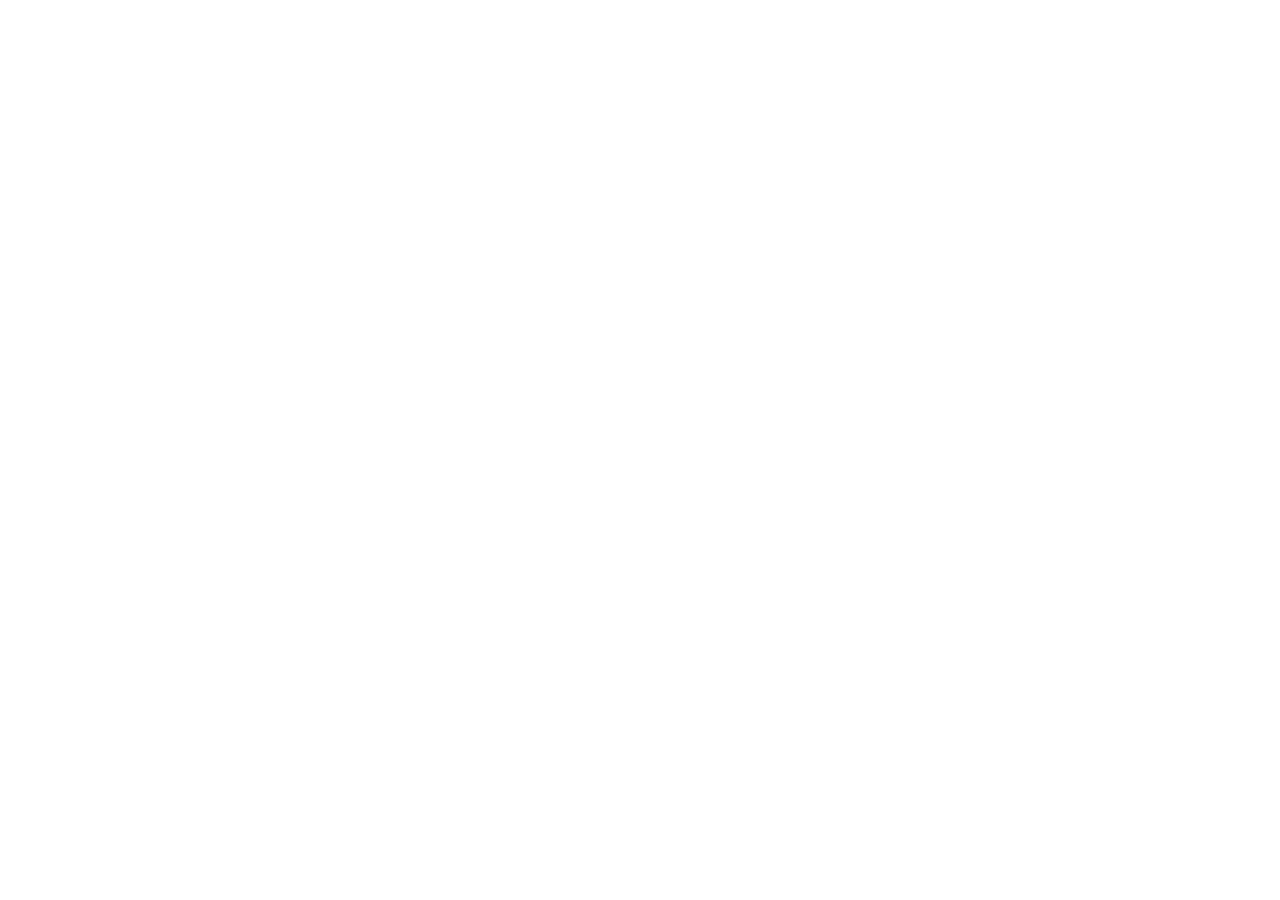
==== src/main/resources/static/index.html @ d8ec7530 "updated web project" ====
<!doctype html>
<html lang="en" data-beasties-container>
<head>
  <meta charset="utf-8">
  <title>BrisvegastectWebProject</title>
  <base href="/">
  <meta name="viewport" content="width=device-width, initial-scale=1">
  <link rel="icon" type="image/x-icon" href="bris_tech_rect.png">
<style>@layer properties;@layer theme,base,components,utilities;@layer theme{:root{--font-sans:ui-sans-serif, system-ui, sans-serif, "Apple Color Emoji", "Segoe UI Emoji", "Segoe UI Symbol", "Noto Color Emoji";--font-mono:ui-monospace, SFMono-Regular, Menlo, Monaco, Consolas, "Liberation Mono", "Courier New", monospace;--default-font-family:var(--font-sans);--default-mono-font-family:var(--font-mono)}}@layer base{*,:after,:before{box-sizing:border-box;margin:0;padding:0;border:0 solid}html{line-height:1.5;-webkit-text-size-adjust:100%;tab-size:4;font-family:var(--default-font-family, ui-sans-serif, system-ui, sans-serif, "Apple Color Emoji", "Segoe UI Emoji", "Segoe UI Symbol", "Noto Color Emoji");font-feature-settings:var(--default-font-feature-settings, normal);font-variation-settings:var(--default-font-variation-settings, normal);-webkit-tap-highlight-color:transparent}}@layer utilities{}*,*:before,*:after{box-sizing:border-box;margin:0;padding:0}:root{--navy:#1A1A2E;--orange:#E05A1A;--orange-lt:#FF8C4A;--orange-pale:#FFF0E8;--orange-mid:#F4B896;--orange-dark:#A03A08;--dark-bg:#0F0F1A;--muted-blue:#8B8BAA;--text-primary:#111111;--text-secondary:#555555;--text-muted:#888888;--surface:#ffffff;--surface-alt:#F8F7F4;--border:rgba(0,0,0,.08);--border-strong:rgba(0,0,0,.15);--radius-sm:6px;--radius:8px;--radius-lg:12px}html,body{height:100%}body{font-family:-apple-system,BlinkMacSystemFont,Segoe UI,Roboto,Helvetica,Arial,sans-serif;font-size:16px;line-height:1.6;color:var(--text-primary);background:var(--surface)}@property --tw-rotate-x{syntax:"*";inherits:false;}@property --tw-rotate-y{syntax:"*";inherits:false;}@property --tw-rotate-z{syntax:"*";inherits:false;}@property --tw-skew-x{syntax:"*";inherits:false;}@property --tw-skew-y{syntax:"*";inherits:false;}@layer properties{@supports ((-webkit-hyphens: none) and (not (margin-trim: inline))) or ((-moz-orient: inline) and (not (color:rgb(from red r g b)))){*,:before,:after{--tw-rotate-x:initial;--tw-rotate-y:initial;--tw-rotate-z:initial;--tw-skew-x:initial;--tw-skew-y:initial}}}</style><link rel="stylesheet" href="styles-5XUPX2TG.css" media="print" onload="this.media='all'"><noscript><link rel="stylesheet" href="styles-5XUPX2TG.css"></noscript></head>
<body>
  <app-root></app-root>
<script src="main-EI4JEPS7.js" type="module"></script></body>
</html>
---- src/main/resources/static/styles-5XUPX2TG.css ----
@layer properties;@layer theme,base,components,utilities;@layer theme{:root,:host{--font-sans: ui-sans-serif, system-ui, sans-serif, "Apple Color Emoji", "Segoe UI Emoji", "Segoe UI Symbol", "Noto Color Emoji";--font-mono: ui-monospace, SFMono-Regular, Menlo, Monaco, Consolas, "Liberation Mono", "Courier New", monospace;--default-font-family: var(--font-sans);--default-mono-font-family: var(--font-mono)}}@layer base{*,:after,:before,::backdrop,::file-selector-button{box-sizing:border-box;margin:0;padding:0;border:0 solid}html,:host{line-height:1.5;-webkit-text-size-adjust:100%;tab-size:4;font-family:var(--default-font-family, ui-sans-serif, system-ui, sans-serif, "Apple Color Emoji", "Segoe UI Emoji", "Segoe UI Symbol", "Noto Color Emoji");font-feature-settings:var(--default-font-feature-settings, normal);font-variation-settings:var(--default-font-variation-settings, normal);-webkit-tap-highlight-color:transparent}hr{height:0;color:inherit;border-top-width:1px}abbr:where([title]){-webkit-text-decoration:underline dotted;text-decoration:underline dotted}h1,h2,h3,h4,h5,h6{font-size:inherit;font-weight:inherit}a{color:inherit;-webkit-text-decoration:inherit;text-decoration:inherit}b,strong{font-weight:bolder}code,kbd,samp,pre{font-family:var(--default-mono-font-family, ui-monospace, SFMono-Regular, Menlo, Monaco, Consolas, "Liberation Mono", "Courier New", monospace);font-feature-settings:var(--default-mono-font-feature-settings, normal);font-variation-settings:var(--default-mono-font-variation-settings, normal);font-size:1em}small{font-size:80%}sub,sup{font-size:75%;line-height:0;position:relative;vertical-align:baseline}sub{bottom:-.25em}sup{top:-.5em}table{text-indent:0;border-color:inherit;border-collapse:collapse}:-moz-focusring{outline:auto}progress{vertical-align:baseline}summary{display:list-item}ol,ul,menu{list-style:none}img,svg,video,canvas,audio,iframe,embed,object{display:block;vertical-align:middle}img,video{max-width:100%;height:auto}button,input,select,optgroup,textarea,::file-selector-button{font:inherit;font-feature-settings:inherit;font-variation-settings:inherit;letter-spacing:inherit;color:inherit;border-radius:0;background-color:transparent;opacity:1}:where(select:is([multiple],[size])) optgroup{font-weight:bolder}:where(select:is([multiple],[size])) optgroup option{padding-inline-start:20px}::file-selector-button{margin-inline-end:4px}::placeholder{opacity:1}@supports (not (-webkit-appearance: -apple-pay-button)) or (contain-intrinsic-size: 1px){::placeholder{color:currentcolor}@supports (color: color-mix(in lab,red,red)){::placeholder{color:color-mix(in oklab,currentcolor 50%,transparent)}}}textarea{resize:vertical}::-webkit-search-decoration{-webkit-appearance:none}::-webkit-date-and-time-value{min-height:1lh;text-align:inherit}::-webkit-datetime-edit{display:inline-flex}::-webkit-datetime-edit-fields-wrapper{padding:0}::-webkit-datetime-edit,::-webkit-datetime-edit-year-field,::-webkit-datetime-edit-month-field,::-webkit-datetime-edit-day-field,::-webkit-datetime-edit-hour-field,::-webkit-datetime-edit-minute-field,::-webkit-datetime-edit-second-field,::-webkit-datetime-edit-millisecond-field,::-webkit-datetime-edit-meridiem-field{padding-block:0}::-webkit-calendar-picker-indicator{line-height:1}:-moz-ui-invalid{box-shadow:none}button,input:where([type=button],[type=reset],[type=submit]),::file-selector-button{appearance:button}::-webkit-inner-spin-button,::-webkit-outer-spin-button{height:auto}[hidden]:where(:not([hidden=until-found])){display:none!important}}@layer utilities{.transform{transform:var(--tw-rotate-x,) var(--tw-rotate-y,) var(--tw-rotate-z,) var(--tw-skew-x,) var(--tw-skew-y,)}}*,*:before,*:after{box-sizing:border-box;margin:0;padding:0}:root{--navy: #1A1A2E;--orange: #E05A1A;--orange-lt: #FF8C4A;--orange-pale: #FFF0E8;--orange-mid: #F4B896;--orange-dark: #A03A08;--dark-bg: #0F0F1A;--muted-blue: #8B8BAA;--text-primary: #111111;--text-secondary: #555555;--text-muted: #888888;--surface: #ffffff;--surface-alt: #F8F7F4;--border: rgba(0,0,0,.08);--border-strong: rgba(0,0,0,.15);--radius-sm: 6px;--radius: 8px;--radius-lg: 12px}html,body{height:100%}body{font-family:-apple-system,BlinkMacSystemFont,Segoe UI,Roboto,Helvetica,Arial,sans-serif;font-size:16px;line-height:1.6;color:var(--text-primary);background:var(--surface)}h1,h2,h3{line-height:1.2;font-weight:500}a{color:inherit;text-decoration:none}.logo-mark{display:block;flex-shrink:0}@property --tw-rotate-x{syntax: "*"; inherits: false;}@property --tw-rotate-y{syntax: "*"; inherits: false;}@property --tw-rotate-z{syntax: "*"; inherits: false;}@property --tw-skew-x{syntax: "*"; inherits: false;}@property --tw-skew-y{syntax: "*"; inherits: false;}@layer properties{@supports ((-webkit-hyphens: none) and (not (margin-trim: inline))) or ((-moz-orient: inline) and (not (color:rgb(from red r g b)))){*,:before,:after,::backdrop{--tw-rotate-x: initial;--tw-rotate-y: initial;--tw-rotate-z: initial;--tw-skew-x: initial;--tw-skew-y: initial}}}
---- src/main/resources/static/styles-5XUPX2TG.css ----
@layer properties;@layer theme,base,components,utilities;@layer theme{:root,:host{--font-sans: ui-sans-serif, system-ui, sans-serif, "Apple Color Emoji", "Segoe UI Emoji", "Segoe UI Symbol", "Noto Color Emoji";--font-mono: ui-monospace, SFMono-Regular, Menlo, Monaco, Consolas, "Liberation Mono", "Courier New", monospace;--default-font-family: var(--font-sans);--default-mono-font-family: var(--font-mono)}}@layer base{*,:after,:before,::backdrop,::file-selector-button{box-sizing:border-box;margin:0;padding:0;border:0 solid}html,:host{line-height:1.5;-webkit-text-size-adjust:100%;tab-size:4;font-family:var(--default-font-family, ui-sans-serif, system-ui, sans-serif, "Apple Color Emoji", "Segoe UI Emoji", "Segoe UI Symbol", "Noto Color Emoji");font-feature-settings:var(--default-font-feature-settings, normal);font-variation-settings:var(--default-font-variation-settings, normal);-webkit-tap-highlight-color:transparent}hr{height:0;color:inherit;border-top-width:1px}abbr:where([title]){-webkit-text-decoration:underline dotted;text-decoration:underline dotted}h1,h2,h3,h4,h5,h6{font-size:inherit;font-weight:inherit}a{color:inherit;-webkit-text-decoration:inherit;text-decoration:inherit}b,strong{font-weight:bolder}code,kbd,samp,pre{font-family:var(--default-mono-font-family, ui-monospace, SFMono-Regular, Menlo, Monaco, Consolas, "Liberation Mono", "Courier New", monospace);font-feature-settings:var(--default-mono-font-feature-settings, normal);font-variation-settings:var(--default-mono-font-variation-settings, normal);font-size:1em}small{font-size:80%}sub,sup{font-size:75%;line-height:0;position:relative;vertical-align:baseline}sub{bottom:-.25em}sup{top:-.5em}table{text-indent:0;border-color:inherit;border-collapse:collapse}:-moz-focusring{outline:auto}progress{vertical-align:baseline}summary{display:list-item}ol,ul,menu{list-style:none}img,svg,video,canvas,audio,iframe,embed,object{display:block;vertical-align:middle}img,video{max-width:100%;height:auto}button,input,select,optgroup,textarea,::file-selector-button{font:inherit;font-feature-settings:inherit;font-variation-settings:inherit;letter-spacing:inherit;color:inherit;border-radius:0;background-color:transparent;opacity:1}:where(select:is([multiple],[size])) optgroup{font-weight:bolder}:where(select:is([multiple],[size])) optgroup option{padding-inline-start:20px}::file-selector-button{margin-inline-end:4px}::placeholder{opacity:1}@supports (not (-webkit-appearance: -apple-pay-button)) or (contain-intrinsic-size: 1px){::placeholder{color:currentcolor}@supports (color: color-mix(in lab,red,red)){::placeholder{color:color-mix(in oklab,currentcolor 50%,transparent)}}}textarea{resize:vertical}::-webkit-search-decoration{-webkit-appearance:none}::-webkit-date-and-time-value{min-height:1lh;text-align:inherit}::-webkit-datetime-edit{display:inline-flex}::-webkit-datetime-edit-fields-wrapper{padding:0}::-webkit-datetime-edit,::-webkit-datetime-edit-year-field,::-webkit-datetime-edit-month-field,::-webkit-datetime-edit-day-field,::-webkit-datetime-edit-hour-field,::-webkit-datetime-edit-minute-field,::-webkit-datetime-edit-second-field,::-webkit-datetime-edit-millisecond-field,::-webkit-datetime-edit-meridiem-field{padding-block:0}::-webkit-calendar-picker-indicator{line-height:1}:-moz-ui-invalid{box-shadow:none}button,input:where([type=button],[type=reset],[type=submit]),::file-selector-button{appearance:button}::-webkit-inner-spin-button,::-webkit-outer-spin-button{height:auto}[hidden]:where(:not([hidden=until-found])){display:none!important}}@layer utilities{.transform{transform:var(--tw-rotate-x,) var(--tw-rotate-y,) var(--tw-rotate-z,) var(--tw-skew-x,) var(--tw-skew-y,)}}*,*:before,*:after{box-sizing:border-box;margin:0;padding:0}:root{--navy: #1A1A2E;--orange: #E05A1A;--orange-lt: #FF8C4A;--orange-pale: #FFF0E8;--orange-mid: #F4B896;--orange-dark: #A03A08;--dark-bg: #0F0F1A;--muted-blue: #8B8BAA;--text-primary: #111111;--text-secondary: #555555;--text-muted: #888888;--surface: #ffffff;--surface-alt: #F8F7F4;--border: rgba(0,0,0,.08);--border-strong: rgba(0,0,0,.15);--radius-sm: 6px;--radius: 8px;--radius-lg: 12px}html,body{height:100%}body{font-family:-apple-system,BlinkMacSystemFont,Segoe UI,Roboto,Helvetica,Arial,sans-serif;font-size:16px;line-height:1.6;color:var(--text-primary);background:var(--surface)}h1,h2,h3{line-height:1.2;font-weight:500}a{color:inherit;text-decoration:none}.logo-mark{display:block;flex-shrink:0}@property --tw-rotate-x{syntax: "*"; inherits: false;}@property --tw-rotate-y{syntax: "*"; inherits: false;}@property --tw-rotate-z{syntax: "*"; inherits: false;}@property --tw-skew-x{syntax: "*"; inherits: false;}@property --tw-skew-y{syntax: "*"; inherits: false;}@layer properties{@supports ((-webkit-hyphens: none) and (not (margin-trim: inline))) or ((-moz-orient: inline) and (not (color:rgb(from red r g b)))){*,:before,:after,::backdrop{--tw-rotate-x: initial;--tw-rotate-y: initial;--tw-rotate-z: initial;--tw-skew-x: initial;--tw-skew-y: initial}}}
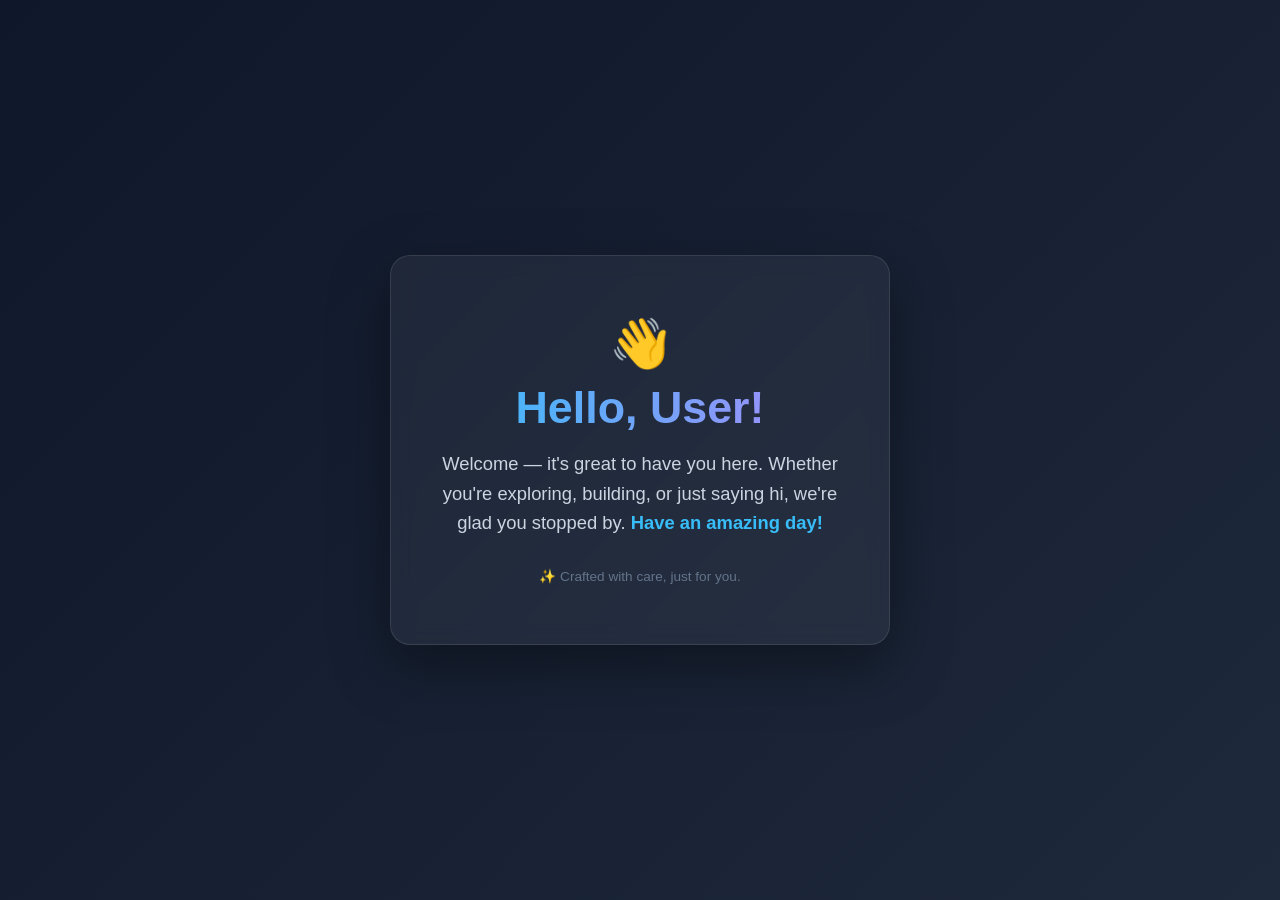
==== commit fdc11a4f: "update to run on port 8888" ====
--- a/src/main/resources/static/index.html
+++ b/src/main/resources/static/index.html
@@ -1,13 +1,118 @@
-<!doctype html>
-<html lang="en" data-beasties-container>
+<!DOCTYPE html>
+<html lang="en">
 <head>
-  <meta charset="utf-8">
-  <title>BrisvegastectWebProject</title>
-  <base href="/">
-  <meta name="viewport" content="width=device-width, initial-scale=1">
-  <link rel="icon" type="image/x-icon" href="bris_tech_rect.png">
-<style>@layer properties;@layer theme,base,components,utilities;@layer theme{:root{--font-sans:ui-sans-serif, system-ui, sans-serif, "Apple Color Emoji", "Segoe UI Emoji", "Segoe UI Symbol", "Noto Color Emoji";--font-mono:ui-monospace, SFMono-Regular, Menlo, Monaco, Consolas, "Liberation Mono", "Courier New", monospace;--default-font-family:var(--font-sans);--default-mono-font-family:var(--font-mono)}}@layer base{*,:after,:before{box-sizing:border-box;margin:0;padding:0;border:0 solid}html{line-height:1.5;-webkit-text-size-adjust:100%;tab-size:4;font-family:var(--default-font-family, ui-sans-serif, system-ui, sans-serif, "Apple Color Emoji", "Segoe UI Emoji", "Segoe UI Symbol", "Noto Color Emoji");font-feature-settings:var(--default-font-feature-settings, normal);font-variation-settings:var(--default-font-variation-settings, normal);-webkit-tap-highlight-color:transparent}}@layer utilities{}*,*:before,*:after{box-sizing:border-box;margin:0;padding:0}:root{--navy:#1A1A2E;--orange:#E05A1A;--orange-lt:#FF8C4A;--orange-pale:#FFF0E8;--orange-mid:#F4B896;--orange-dark:#A03A08;--dark-bg:#0F0F1A;--muted-blue:#8B8BAA;--text-primary:#111111;--text-secondary:#555555;--text-muted:#888888;--surface:#ffffff;--surface-alt:#F8F7F4;--border:rgba(0,0,0,.08);--border-strong:rgba(0,0,0,.15);--radius-sm:6px;--radius:8px;--radius-lg:12px}html,body{height:100%}body{font-family:-apple-system,BlinkMacSystemFont,Segoe UI,Roboto,Helvetica,Arial,sans-serif;font-size:16px;line-height:1.6;color:var(--text-primary);background:var(--surface)}@property --tw-rotate-x{syntax:"*";inherits:false;}@property --tw-rotate-y{syntax:"*";inherits:false;}@property --tw-rotate-z{syntax:"*";inherits:false;}@property --tw-skew-x{syntax:"*";inherits:false;}@property --tw-skew-y{syntax:"*";inherits:false;}@layer properties{@supports ((-webkit-hyphens: none) and (not (margin-trim: inline))) or ((-moz-orient: inline) and (not (color:rgb(from red r g b)))){*,:before,:after{--tw-rotate-x:initial;--tw-rotate-y:initial;--tw-rotate-z:initial;--tw-skew-x:initial;--tw-skew-y:initial}}}</style><link rel="stylesheet" href="styles-5XUPX2TG.css" media="print" onload="this.media='all'"><noscript><link rel="stylesheet" href="styles-5XUPX2TG.css"></noscript></head>
+<meta charset="UTF-8" />
+<meta name="viewport" content="width=device-width, initial-scale=1.0" />
+<title>Hello, User!</title>
+<style>
+  * {
+    margin: 0;
+    padding: 0;
+    box-sizing: border-box;
+  }
+
+  body {
+    min-height: 100vh;
+    display: flex;
+    align-items: center;
+    justify-content: center;
+    font-family: 'Segoe UI', 'Helvetica Neue', Arial, sans-serif;
+    background: linear-gradient(135deg, #0f172a 0%, #1e293b 50%, #0f172a 100%);
+    background-size: 200% 200%;
+    animation: gradientShift 12s ease infinite;
+    overflow: hidden;
+  }
+
+  @keyframes gradientShift {
+    0% { background-position: 0% 50%; }
+    50% { background-position: 100% 50%; }
+    100% { background-position: 0% 50%; }
+  }
+
+  .card {
+    text-align: center;
+    padding: 60px 50px;
+    background: rgba(255, 255, 255, 0.05);
+    border: 1px solid rgba(255, 255, 255, 0.1);
+    border-radius: 20px;
+    backdrop-filter: blur(10px);
+    box-shadow: 0 20px 60px rgba(0, 0, 0, 0.4);
+    animation: fadeInUp 1s ease-out;
+    max-width: 500px;
+  }
+
+  @keyframes fadeInUp {
+    from {
+      opacity: 0;
+      transform: translateY(30px);
+    }
+    to {
+      opacity: 1;
+      transform: translateY(0);
+    }
+  }
+
+  .wave {
+    display: inline-block;
+    animation: wave 2s infinite;
+    transform-origin: 70% 70%;
+    font-size: 3rem;
+  }
+
+  @keyframes wave {
+    0%, 60%, 100% { transform: rotate(0deg); }
+    10%, 30% { transform: rotate(14deg); }
+    20% { transform: rotate(-8deg); }
+    40% { transform: rotate(-4deg); }
+    50% { transform: rotate(10deg); }
+  }
+
+  h1 {
+    font-size: 2.8rem;
+    background: linear-gradient(90deg, #38bdf8, #a78bfa, #f472b6);
+    background-size: 200% auto;
+    -webkit-background-clip: text;
+    background-clip: text;
+    color: transparent;
+    animation: shine 4s linear infinite;
+    margin-top: 10px;
+    margin-bottom: 16px;
+  }
+
+  @keyframes shine {
+    to { background-position: 200% center; }
+  }
+
+  p {
+    color: #cbd5e1;
+    font-size: 1.15rem;
+    line-height: 1.6;
+  }
+
+  .highlight {
+    color: #38bdf8;
+    font-weight: 600;
+  }
+
+  .footer-note {
+    margin-top: 30px;
+    font-size: 0.85rem;
+    color: #64748b;
+  }
+</style>
+</head>
 <body>
-  <app-root></app-root>
-<script src="main-EI4JEPS7.js" type="module"></script></body>
+
+  <div class="card">
+    <div class="wave">👋</div>
+    <h1>Hello, User!</h1>
+    <p>
+      Welcome — it's great to have you here.
+      Whether you're exploring, building, or just saying hi,
+      we're glad you stopped by. <span class="highlight">Have an amazing day!</span>
+    </p>
+    <div class="footer-note">✨ Crafted with care, just for you.</div>
+  </div>
+
+</body>
 </html>
